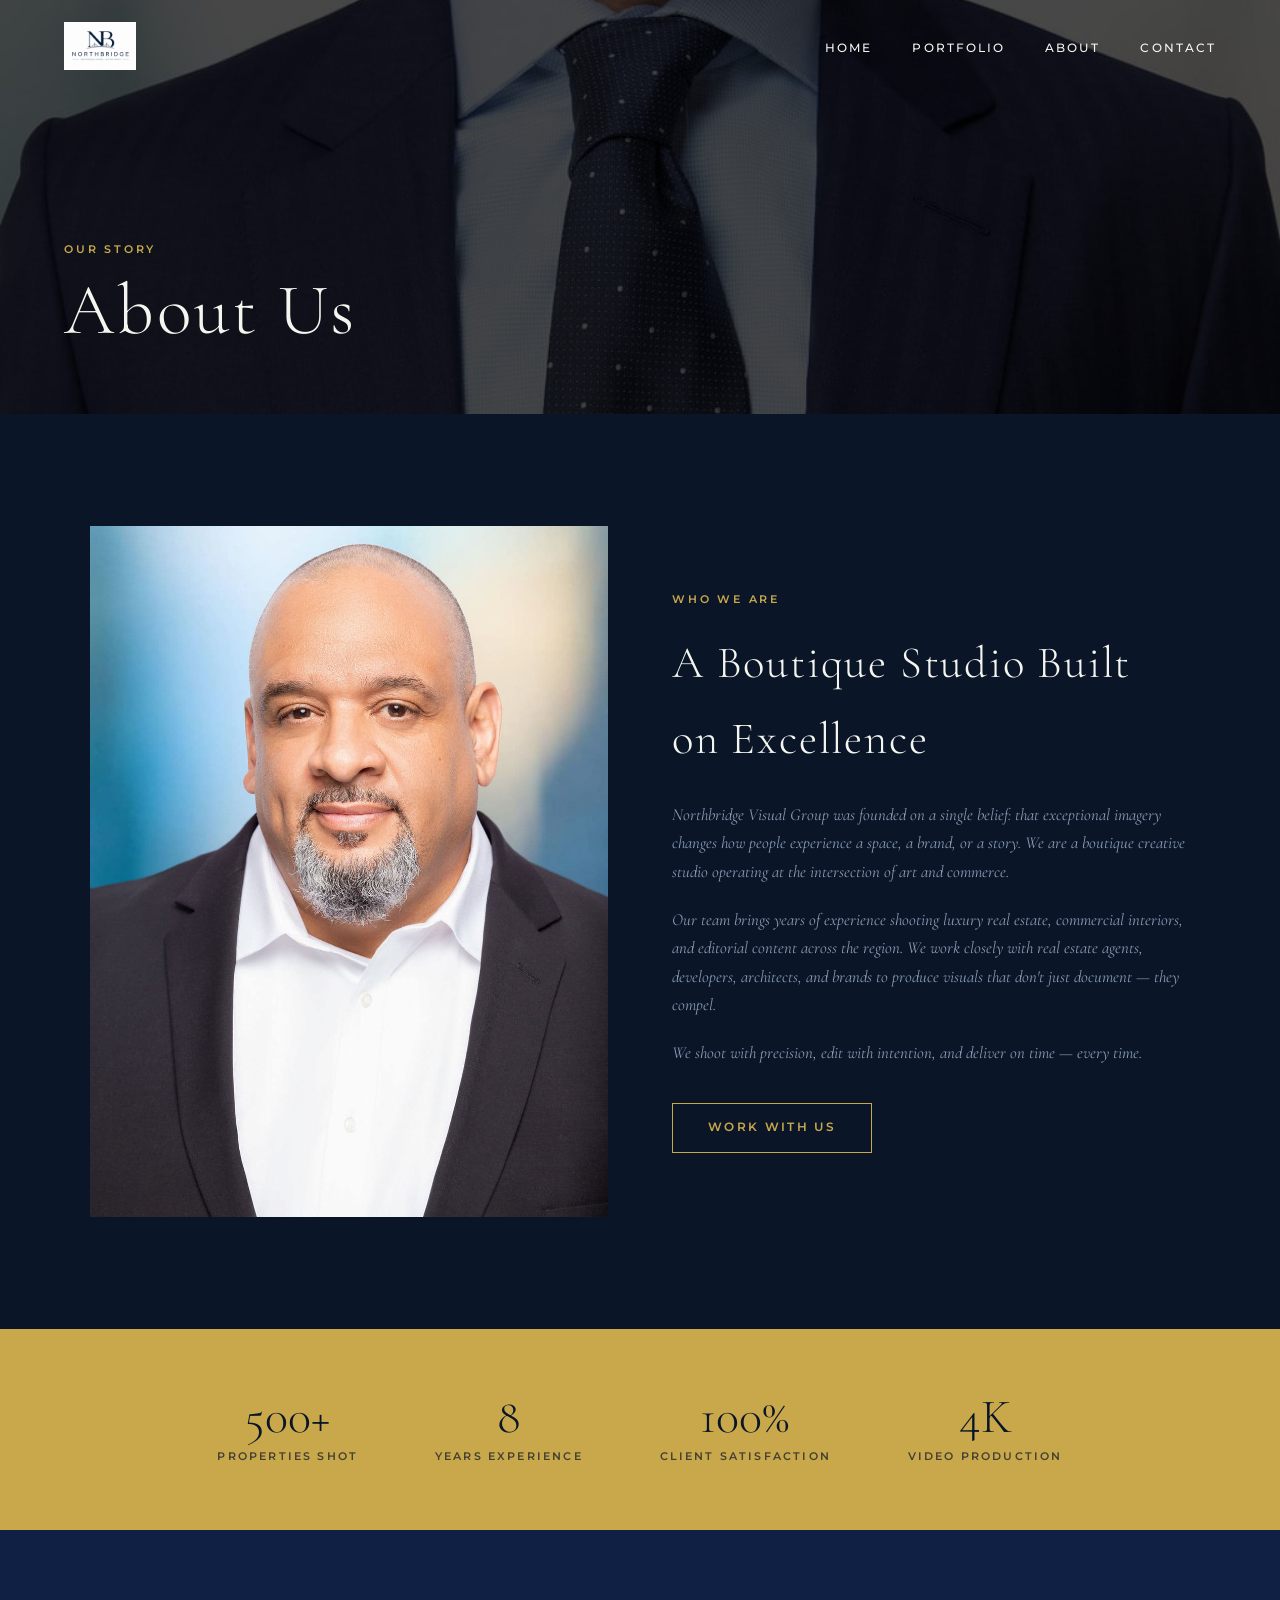
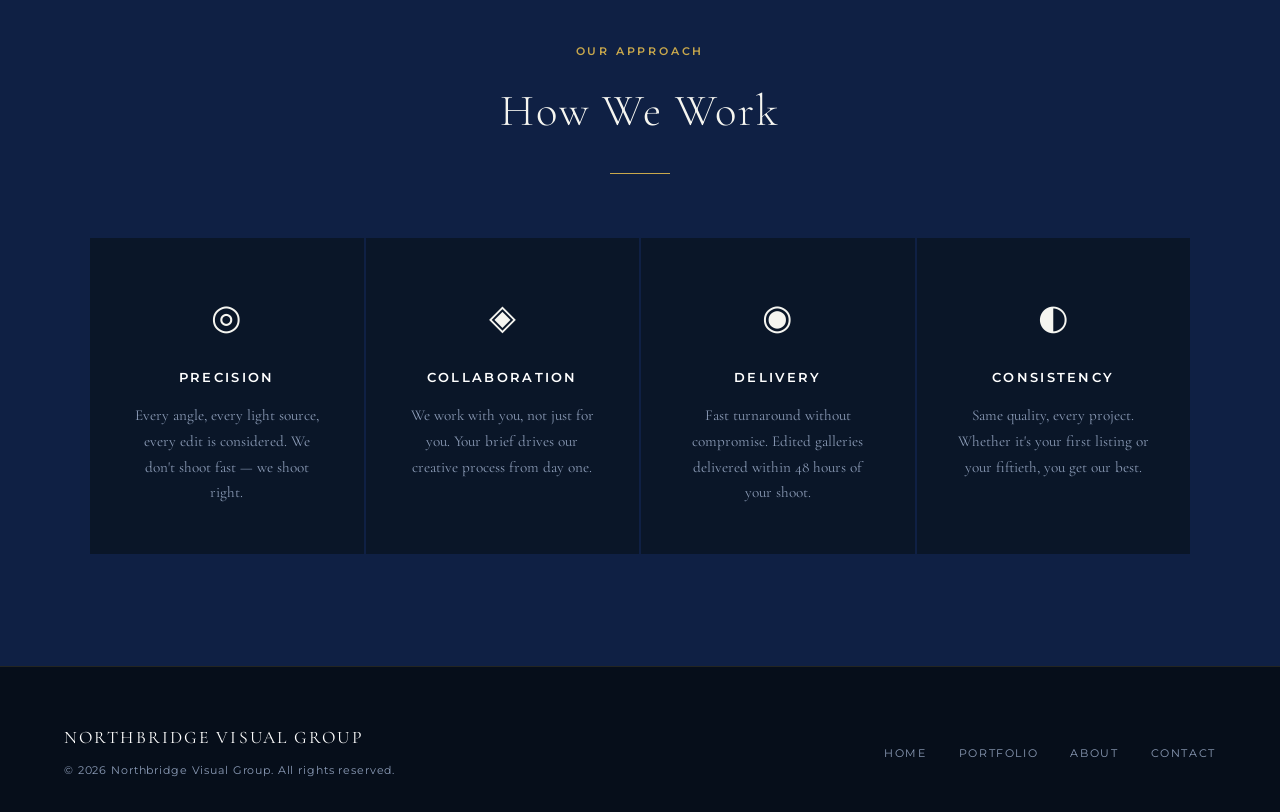
==== about.html @ 5e5d7ee3 "Build full Northbridge Visual Group website" ====
<!DOCTYPE html>
<html lang="en">
<head>
  <meta charset="UTF-8">
  <meta name="viewport" content="width=device-width, initial-scale=1.0">
  <title>About — Northbridge Visual Group</title>
  <meta name="description" content="Learn about Northbridge Visual Group — a boutique creative studio specialising in high-end real estate and commercial visual production.">
  <link rel="preconnect" href="https://fonts.googleapis.com">
  <link rel="preconnect" href="https://fonts.gstatic.com" crossorigin>
  <link href="https://fonts.googleapis.com/css2?family=Cormorant+Garamond:ital,wght@0,300;0,400;1,300;1,400&family=Montserrat:wght@400;500;600&display=swap" rel="stylesheet">
  <link rel="stylesheet" href="css/style.css">
</head>
<body>

<nav id="nav" class="scrolled">
  <div class="nav-logo">
    <img src="ChatGPT%20Image%20Jun%208%2C%202026%2C%2003_12_23%20PM.png" alt="Northbridge Visual Group">
  </div>
  <ul class="nav-links" id="navLinks">
    <li><a href="index.html">Home</a></li>
    <li><a href="portfolio.html">Portfolio</a></li>
    <li><a href="about.html">About</a></li>
    <li><a href="contact.html">Contact</a></li>
  </ul>
  <button class="hamburger" id="hamburger" aria-label="Menu">
    <span></span><span></span><span></span>
  </button>
</nav>

<!-- Page Hero -->
<div class="page-hero">
  <div class="page-hero-bg" style="background-image:url('IMG_0144LT%20(1)%20(1).jpg')"></div>
  <div class="page-hero-content">
    <span class="label">Our Story</span>
    <h1>About Us</h1>
  </div>
</div>

<!-- About Content -->
<section>
  <div class="about-page-grid">
    <img src="IMG_9906alternate%20(1).jpg" alt="Northbridge Visual Group at work">
    <div class="about-page-text">
      <span class="label">Who We Are</span>
      <h2>A Boutique Studio Built on Excellence</h2>
      <p>Northbridge Visual Group was founded on a single belief: that exceptional imagery changes how people experience a space, a brand, or a story. We are a boutique creative studio operating at the intersection of art and commerce.</p>
      <p>Our team brings years of experience shooting luxury real estate, commercial interiors, and editorial content across the region. We work closely with real estate agents, developers, architects, and brands to produce visuals that don't just document — they compel.</p>
      <p>We shoot with precision, edit with intention, and deliver on time — every time.</p>
      <a href="contact.html" class="btn" style="margin-top:1rem">Work With Us</a>
    </div>
  </div>
</section>

<!-- Stats -->
<div class="stats">
  <div>
    <div class="stat-num">500+</div>
    <div class="stat-label">Properties Shot</div>
  </div>
  <div>
    <div class="stat-num">8</div>
    <div class="stat-label">Years Experience</div>
  </div>
  <div>
    <div class="stat-num">100%</div>
    <div class="stat-label">Client Satisfaction</div>
  </div>
  <div>
    <div class="stat-num">4K</div>
    <div class="stat-label">Video Production</div>
  </div>
</div>

<!-- Values -->
<section class="services">
  <div class="section-header">
    <span class="label">Our Approach</span>
    <h2>How We Work</h2>
    <div class="divider"></div>
  </div>
  <div class="services-grid">
    <div class="service-card">
      <div class="service-icon">◎</div>
      <h3>Precision</h3>
      <p>Every angle, every light source, every edit is considered. We don't shoot fast — we shoot right.</p>
    </div>
    <div class="service-card">
      <div class="service-icon">◈</div>
      <h3>Collaboration</h3>
      <p>We work with you, not just for you. Your brief drives our creative process from day one.</p>
    </div>
    <div class="service-card">
      <div class="service-icon">◉</div>
      <h3>Delivery</h3>
      <p>Fast turnaround without compromise. Edited galleries delivered within 48 hours of your shoot.</p>
    </div>
    <div class="service-card">
      <div class="service-icon">◐</div>
      <h3>Consistency</h3>
      <p>Same quality, every project. Whether it's your first listing or your fiftieth, you get our best.</p>
    </div>
  </div>
</section>

<!-- Footer -->
<footer>
  <div class="footer-left">
    <div class="logo-text">Northbridge Visual Group</div>
    <p>&copy; 2026 Northbridge Visual Group. All rights reserved.</p>
  </div>
  <ul class="footer-links">
    <li><a href="index.html">Home</a></li>
    <li><a href="portfolio.html">Portfolio</a></li>
    <li><a href="about.html">About</a></li>
    <li><a href="contact.html">Contact</a></li>
  </ul>
</footer>

<script>
  const nav = document.getElementById('nav');
  window.addEventListener('scroll', () => {
    nav.classList.toggle('scrolled', window.scrollY > 60);
  });
  const hamburger = document.getElementById('hamburger');
  const navLinks = document.getElementById('navLinks');
  hamburger.addEventListener('click', () => navLinks.classList.toggle('open'));
</script>
</body>
</html>
---- css/style.css ----
/* ── Reset & Base ─────────────────────────────── */
*, *::before, *::after { box-sizing: border-box; margin: 0; padding: 0; }

:root {
  --navy:    #0a1628;
  --navy2:   #0f2044;
  --gold:    #c9a84c;
  --gold2:   #e8c96b;
  --white:   #ffffff;
  --offwhite:#f5f5f0;
  --gray:    #8a9ab5;
  --font:    'Cormorant Garamond', Georgia, serif;
  --sans:    'Montserrat', Arial, sans-serif;
}

html { scroll-behavior: smooth; }

body {
  background: var(--navy);
  color: var(--offwhite);
  font-family: var(--font);
  font-size: 18px;
  line-height: 1.7;
}

a { color: inherit; text-decoration: none; }
img { display: block; max-width: 100%; }

/* ── Typography ──────────────────────────────── */
h1, h2, h3 { font-family: var(--font); font-weight: 300; letter-spacing: 0.04em; }
h1 { font-size: clamp(2.4rem, 6vw, 4.5rem); line-height: 1.1; }
h2 { font-size: clamp(1.8rem, 3.5vw, 2.8rem); }
h3 { font-size: 1.3rem; }

.label {
  font-family: var(--sans);
  font-size: 0.7rem;
  font-weight: 600;
  letter-spacing: 0.25em;
  text-transform: uppercase;
  color: var(--gold);
  display: block;
  margin-bottom: 0.75rem;
}

/* ── Nav ─────────────────────────────────────── */
nav {
  position: fixed;
  top: 0; left: 0; right: 0;
  z-index: 100;
  display: flex;
  align-items: center;
  justify-content: space-between;
  padding: 1.4rem 5vw;
  transition: background 0.4s, padding 0.3s;
}
nav.scrolled {
  background: rgba(10,22,40,0.97);
  padding-top: 0.9rem;
  padding-bottom: 0.9rem;
  border-bottom: 1px solid rgba(201,168,76,0.2);
}
.nav-logo {
  display: flex;
  align-items: center;
  gap: 0.8rem;
}
.nav-logo img {
  height: 48px;
  width: auto;
  object-fit: contain;
}
.nav-logo span {
  font-family: var(--font);
  font-size: 1.05rem;
  font-weight: 300;
  letter-spacing: 0.12em;
  color: var(--white);
  text-transform: uppercase;
  line-height: 1.2;
}
.nav-links {
  display: flex;
  gap: 2.5rem;
  list-style: none;
}
.nav-links a {
  font-family: var(--sans);
  font-size: 0.72rem;
  font-weight: 500;
  letter-spacing: 0.18em;
  text-transform: uppercase;
  color: var(--offwhite);
  transition: color 0.2s;
}
.nav-links a:hover { color: var(--gold); }

.hamburger {
  display: none;
  flex-direction: column;
  gap: 5px;
  cursor: pointer;
  background: none;
  border: none;
  padding: 4px;
}
.hamburger span {
  display: block;
  width: 26px;
  height: 2px;
  background: var(--offwhite);
  transition: all 0.3s;
}

/* ── Buttons ─────────────────────────────────── */
.btn {
  display: inline-block;
  font-family: var(--sans);
  font-size: 0.72rem;
  font-weight: 600;
  letter-spacing: 0.2em;
  text-transform: uppercase;
  padding: 0.9rem 2.2rem;
  border: 1px solid var(--gold);
  color: var(--gold);
  transition: background 0.25s, color 0.25s;
  cursor: pointer;
  background: transparent;
}
.btn:hover {
  background: var(--gold);
  color: var(--navy);
}
.btn-filled {
  background: var(--gold);
  color: var(--navy);
}
.btn-filled:hover {
  background: var(--gold2);
}

/* ── Hero ─────────────────────────────────────── */
.hero {
  position: relative;
  height: 100vh;
  min-height: 600px;
  display: flex;
  align-items: center;
  overflow: hidden;
}
.hero-bg {
  position: absolute;
  inset: 0;
  background-image: url('../IMG_2381%20(1).jpg');
  background-size: cover;
  background-position: center 30%;
  filter: brightness(0.35);
  transform: scale(1.05);
  transition: transform 8s ease;
}
.hero:hover .hero-bg { transform: scale(1.0); }
.hero-overlay {
  position: absolute;
  inset: 0;
  background: linear-gradient(135deg, rgba(10,22,40,0.7) 0%, rgba(10,22,40,0.2) 100%);
}
.hero-content {
  position: relative;
  padding: 0 5vw;
  max-width: 800px;
}
.hero-content h1 { margin-bottom: 1.2rem; }
.hero-content p {
  font-size: 1.15rem;
  color: rgba(245,245,240,0.82);
  max-width: 520px;
  margin-bottom: 2.5rem;
  font-style: italic;
}
.hero-actions { display: flex; gap: 1rem; flex-wrap: wrap; }

.hero-scroll {
  position: absolute;
  bottom: 2.5rem;
  left: 50%;
  transform: translateX(-50%);
  display: flex;
  flex-direction: column;
  align-items: center;
  gap: 0.5rem;
  font-family: var(--sans);
  font-size: 0.65rem;
  letter-spacing: 0.2em;
  text-transform: uppercase;
  color: var(--gray);
  animation: bounce 2s infinite;
}
.hero-scroll::after {
  content: '';
  display: block;
  width: 1px;
  height: 40px;
  background: var(--gold);
  opacity: 0.5;
}
@keyframes bounce {
  0%, 100% { transform: translateX(-50%) translateY(0); }
  50% { transform: translateX(-50%) translateY(6px); }
}

/* ── Sections ─────────────────────────────────── */
section { padding: 7rem 5vw; }

.section-header {
  text-align: center;
  margin-bottom: 4rem;
}
.section-header p {
  max-width: 580px;
  margin: 1rem auto 0;
  color: var(--gray);
  font-style: italic;
}
.divider {
  width: 60px;
  height: 1px;
  background: var(--gold);
  margin: 1.5rem auto 0;
}

/* ── Services ─────────────────────────────────── */
.services { background: var(--navy2); }
.services-grid {
  display: grid;
  grid-template-columns: repeat(auto-fit, minmax(240px, 1fr));
  gap: 2px;
  max-width: 1100px;
  margin: 0 auto;
}
.service-card {
  padding: 3rem 2.5rem;
  background: var(--navy);
  border-top: 2px solid transparent;
  transition: border-color 0.3s, transform 0.3s;
  text-align: center;
}
.service-card:hover {
  border-top-color: var(--gold);
  transform: translateY(-4px);
}
.service-icon {
  font-size: 2.2rem;
  margin-bottom: 1.2rem;
}
.service-card h3 {
  font-family: var(--sans);
  font-size: 0.8rem;
  font-weight: 600;
  letter-spacing: 0.18em;
  text-transform: uppercase;
  margin-bottom: 0.9rem;
  color: var(--white);
}
.service-card p { font-size: 0.95rem; color: var(--gray); line-height: 1.7; }

/* ── Portfolio Grid ───────────────────────────── */
.portfolio-grid {
  display: grid;
  grid-template-columns: repeat(12, 1fr);
  grid-auto-rows: 280px;
  gap: 6px;
  max-width: 1300px;
  margin: 0 auto;
}
.portfolio-item {
  overflow: hidden;
  position: relative;
  cursor: pointer;
}
.portfolio-item:nth-child(1) { grid-column: span 7; grid-row: span 2; }
.portfolio-item:nth-child(2) { grid-column: span 5; }
.portfolio-item:nth-child(3) { grid-column: span 5; }
.portfolio-item:nth-child(4) { grid-column: span 4; }
.portfolio-item:nth-child(5) { grid-column: span 4; }
.portfolio-item:nth-child(6) { grid-column: span 4; }

.portfolio-item img {
  width: 100%;
  height: 100%;
  object-fit: cover;
  transition: transform 0.6s ease;
}
.portfolio-item:hover img { transform: scale(1.06); }

.portfolio-overlay {
  position: absolute;
  inset: 0;
  background: linear-gradient(to top, rgba(10,22,40,0.85) 0%, transparent 50%);
  opacity: 0;
  transition: opacity 0.4s;
  display: flex;
  align-items: flex-end;
  padding: 1.5rem;
}
.portfolio-item:hover .portfolio-overlay { opacity: 1; }
.portfolio-overlay span {
  font-family: var(--sans);
  font-size: 0.7rem;
  letter-spacing: 0.18em;
  text-transform: uppercase;
  color: var(--gold);
}

.portfolio-cta { text-align: center; margin-top: 3rem; }

/* ── About Strip ──────────────────────────────── */
.about-strip {
  display: grid;
  grid-template-columns: 1fr 1fr;
  gap: 0;
  min-height: 500px;
}
.about-image {
  overflow: hidden;
  position: relative;
}
.about-image img {
  width: 100%;
  height: 100%;
  object-fit: cover;
  transition: transform 0.6s;
}
.about-strip:hover .about-image img { transform: scale(1.04); }
.about-text {
  background: var(--navy2);
  padding: 5rem 6vw;
  display: flex;
  flex-direction: column;
  justify-content: center;
}
.about-text p {
  color: var(--gray);
  margin: 1.2rem 0 2rem;
  font-style: italic;
  font-size: 1.05rem;
}

/* ── Stats ────────────────────────────────────── */
.stats {
  background: var(--gold);
  padding: 4rem 5vw;
  display: flex;
  justify-content: center;
  gap: 6vw;
  flex-wrap: wrap;
  text-align: center;
}
.stat-num {
  font-size: 3rem;
  font-weight: 300;
  color: var(--navy);
  line-height: 1;
}
.stat-label {
  font-family: var(--sans);
  font-size: 0.68rem;
  font-weight: 600;
  letter-spacing: 0.2em;
  text-transform: uppercase;
  color: rgba(10,22,40,0.7);
  margin-top: 0.4rem;
}

/* ── Testimonial ─────────────────────────────── */
.testimonial {
  background: var(--navy2);
  text-align: center;
  padding: 6rem 5vw;
}
.testimonial blockquote {
  max-width: 700px;
  margin: 0 auto;
  font-size: 1.4rem;
  font-style: italic;
  font-weight: 300;
  color: var(--offwhite);
  line-height: 1.6;
}
.testimonial cite {
  display: block;
  margin-top: 1.5rem;
  font-family: var(--sans);
  font-size: 0.7rem;
  letter-spacing: 0.2em;
  text-transform: uppercase;
  color: var(--gold);
  font-style: normal;
}

/* ── Contact ─────────────────────────────────── */
.contact-wrap {
  display: grid;
  grid-template-columns: 1fr 1.4fr;
  gap: 6vw;
  max-width: 1000px;
  margin: 0 auto;
}
.contact-info h3 {
  font-family: var(--sans);
  font-size: 0.75rem;
  letter-spacing: 0.2em;
  text-transform: uppercase;
  color: var(--gold);
  margin-bottom: 0.5rem;
}
.contact-info p { color: var(--gray); font-size: 1rem; margin-bottom: 2rem; }

form input, form textarea, form select {
  width: 100%;
  background: rgba(255,255,255,0.04);
  border: 1px solid rgba(201,168,76,0.25);
  color: var(--offwhite);
  font-family: var(--font);
  font-size: 1rem;
  padding: 0.85rem 1.1rem;
  margin-bottom: 1.1rem;
  outline: none;
  transition: border-color 0.25s;
  border-radius: 0;
  -webkit-appearance: none;
}
form input:focus, form textarea:focus, form select:focus {
  border-color: var(--gold);
}
form input::placeholder, form textarea::placeholder { color: var(--gray); }
form textarea { resize: vertical; min-height: 130px; }
form .btn { width: 100%; text-align: center; }

/* ── Footer ──────────────────────────────────── */
footer {
  background: #060e1a;
  padding: 3.5rem 5vw 2rem;
  display: grid;
  grid-template-columns: 1fr auto;
  align-items: center;
  gap: 2rem;
  border-top: 1px solid rgba(201,168,76,0.15);
}
.footer-left .logo-text {
  font-family: var(--font);
  font-size: 1.1rem;
  letter-spacing: 0.12em;
  text-transform: uppercase;
  color: var(--white);
}
.footer-left p {
  font-family: var(--sans);
  font-size: 0.68rem;
  color: var(--gray);
  margin-top: 0.5rem;
  letter-spacing: 0.08em;
}
.footer-links {
  display: flex;
  gap: 2rem;
  list-style: none;
}
.footer-links a {
  font-family: var(--sans);
  font-size: 0.68rem;
  letter-spacing: 0.15em;
  text-transform: uppercase;
  color: var(--gray);
  transition: color 0.2s;
}
.footer-links a:hover { color: var(--gold); }

/* ── Page Hero (inner pages) ─────────────────── */
.page-hero {
  height: 46vh;
  min-height: 320px;
  position: relative;
  display: flex;
  align-items: flex-end;
  padding: 4rem 5vw;
  overflow: hidden;
}
.page-hero-bg {
  position: absolute;
  inset: 0;
  background-size: cover;
  background-position: center;
  filter: brightness(0.28);
}
.page-hero-content { position: relative; }
.page-hero-content h1 { margin-top: 0.5rem; }

/* ── Portfolio page full grid ─────────────────── */
.gallery-grid {
  display: grid;
  grid-template-columns: repeat(auto-fill, minmax(340px, 1fr));
  gap: 8px;
  max-width: 1300px;
  margin: 0 auto;
}
.gallery-item {
  overflow: hidden;
  aspect-ratio: 4/3;
  position: relative;
}
.gallery-item img {
  width: 100%;
  height: 100%;
  object-fit: cover;
  transition: transform 0.5s;
}
.gallery-item:hover img { transform: scale(1.06); }

/* ── About page ───────────────────────────────── */
.about-page-grid {
  display: grid;
  grid-template-columns: 1fr 1fr;
  gap: 5vw;
  max-width: 1100px;
  margin: 0 auto;
  align-items: center;
}
.about-page-grid img {
  width: 100%;
  aspect-ratio: 3/4;
  object-fit: cover;
}
.about-page-text .label { margin-bottom: 1rem; }
.about-page-text h2 { margin-bottom: 1.5rem; }
.about-page-text p { color: var(--gray); font-style: italic; margin-bottom: 1.2rem; font-size: 1.05rem; }

/* ── Mobile ───────────────────────────────────── */
@media (max-width: 768px) {
  .nav-links { display: none; }
  .nav-links.open {
    display: flex;
    flex-direction: column;
    position: fixed;
    inset: 0;
    background: var(--navy);
    align-items: center;
    justify-content: center;
    gap: 3rem;
    z-index: 99;
  }
  .nav-links.open a { font-size: 1.1rem; }
  .hamburger { display: flex; z-index: 101; }
  
  .portfolio-grid {
    grid-template-columns: 1fr 1fr;
    grid-auto-rows: 200px;
  }
  .portfolio-item:nth-child(n) { grid-column: span 1; grid-row: span 1; }
  .portfolio-item:nth-child(1) { grid-column: span 2; }
  
  .about-strip { grid-template-columns: 1fr; }
  .about-image { height: 320px; }
  
  .contact-wrap { grid-template-columns: 1fr; }
  
  footer { grid-template-columns: 1fr; text-align: center; }
  .footer-links { justify-content: center; flex-wrap: wrap; }
  
  .about-page-grid { grid-template-columns: 1fr; }
  .stats { gap: 3rem; }
}
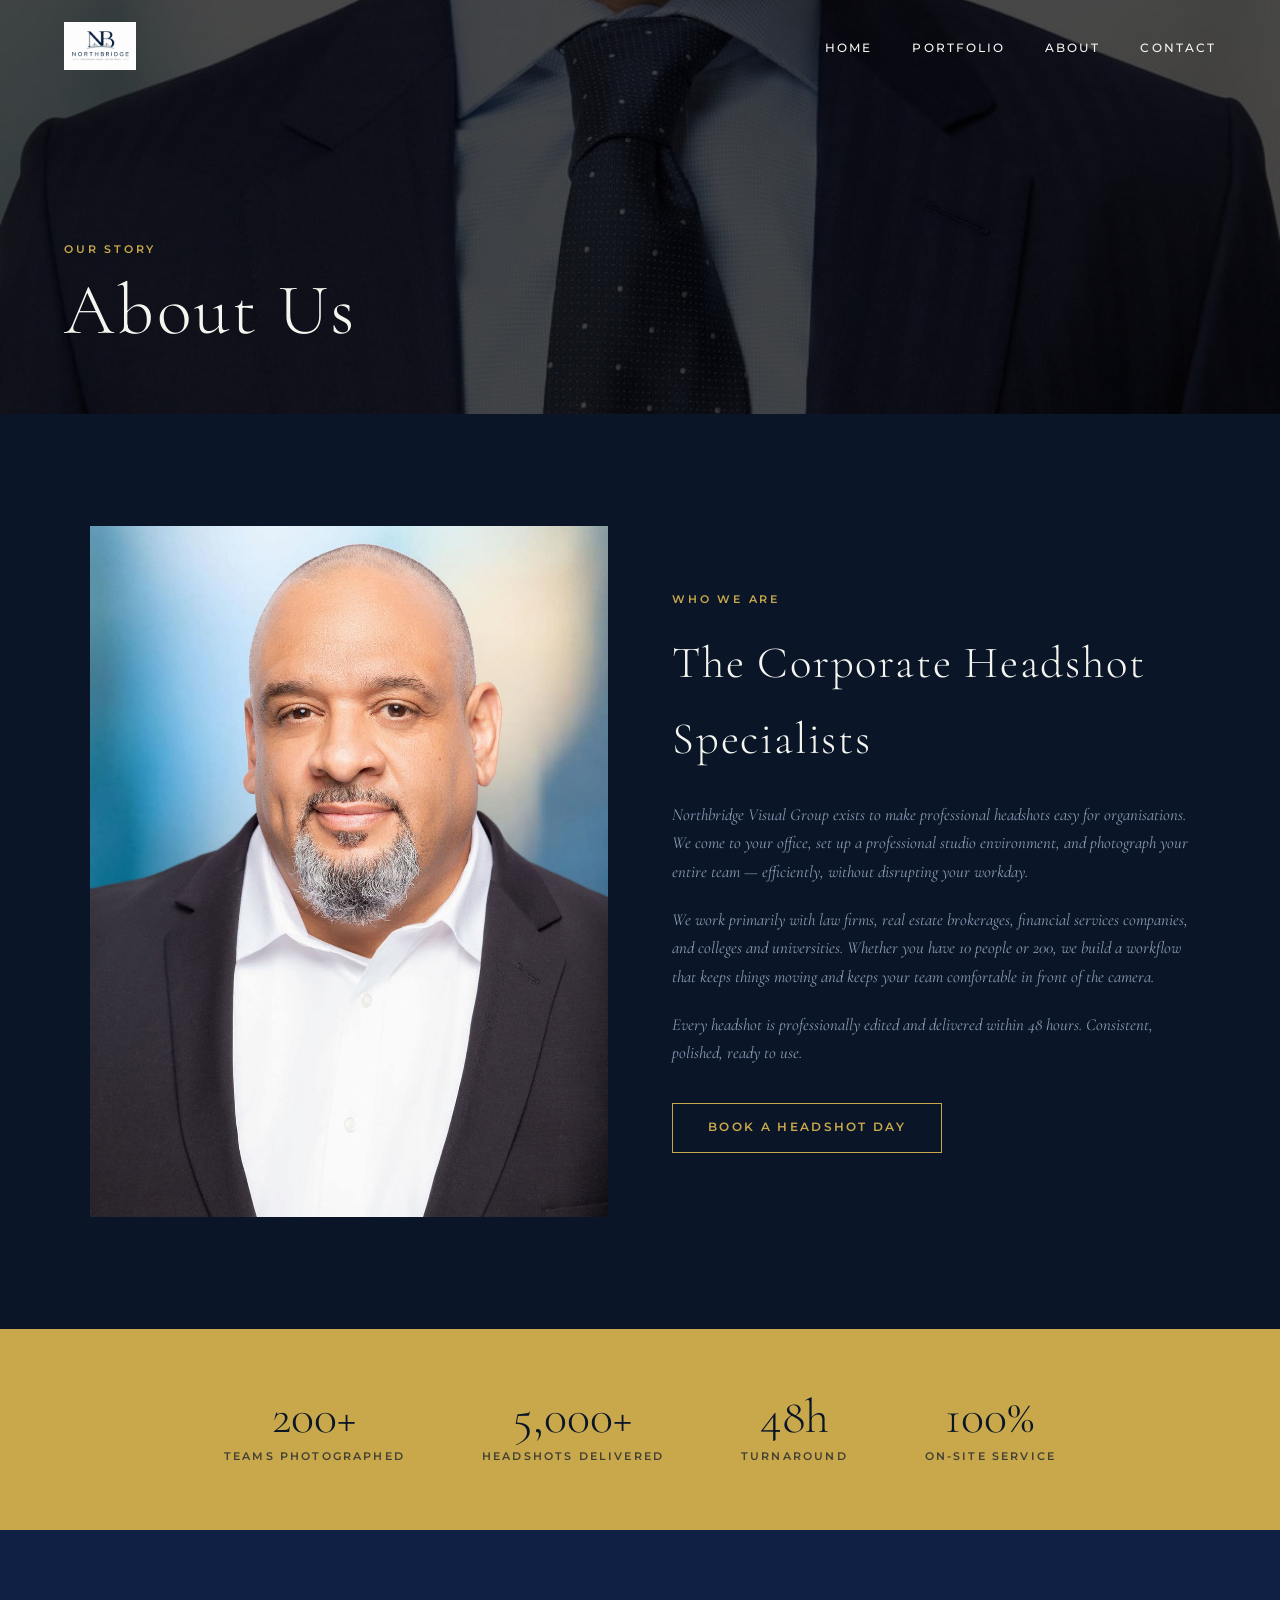
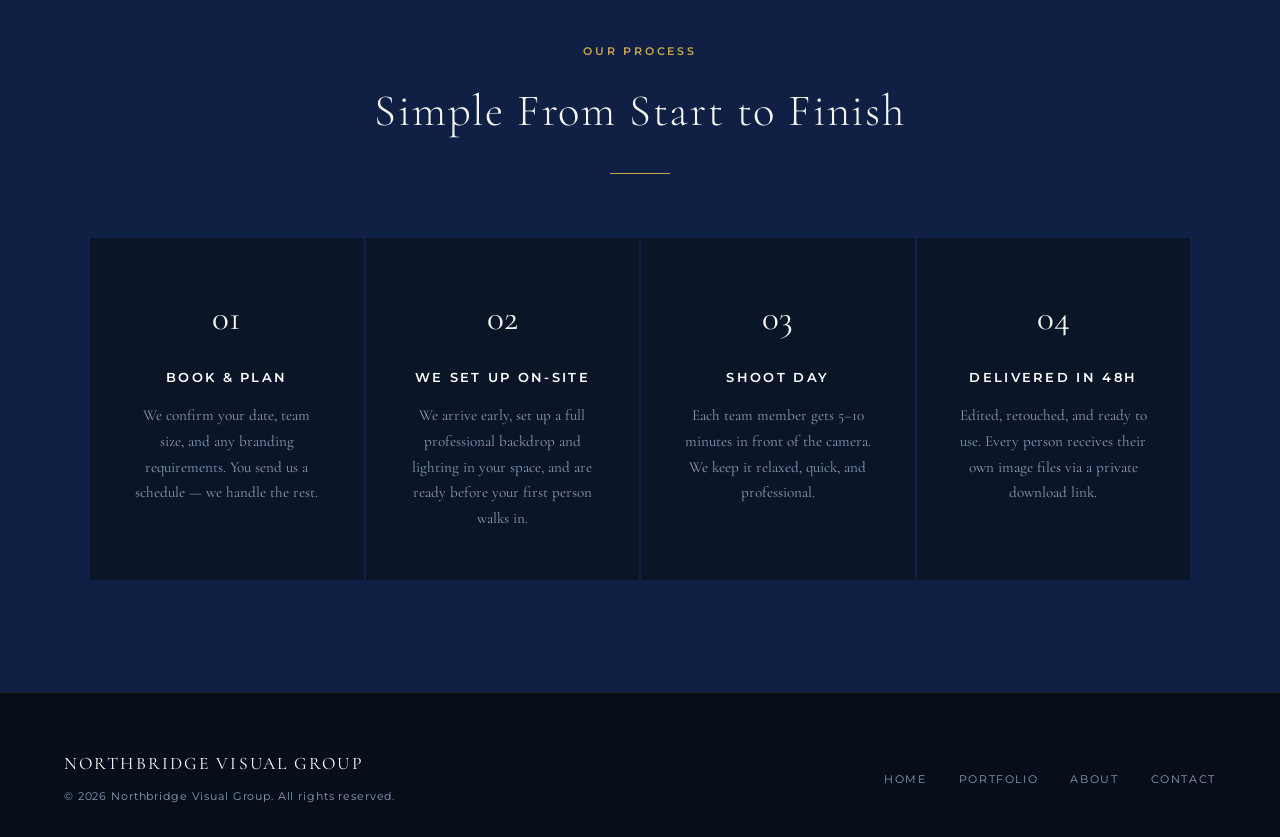
==== commit 15438ada: "Rewrite site copy — corporate headshot day positioning with correct pricing" ====
--- a/about.html
+++ b/about.html
@@ -4,7 +4,7 @@
   <meta charset="UTF-8">
   <meta name="viewport" content="width=device-width, initial-scale=1.0">
   <title>About — Northbridge Visual Group</title>
-  <meta name="description" content="Learn about Northbridge Visual Group — a boutique creative studio specialising in high-end real estate and commercial visual production.">
+  <meta name="description" content="Northbridge Visual Group specialises in corporate headshot days for law firms, real estate offices, and colleges. On-site, efficient, professional.">
   <link rel="preconnect" href="https://fonts.googleapis.com">
   <link rel="preconnect" href="https://fonts.gstatic.com" crossorigin>
   <link href="https://fonts.googleapis.com/css2?family=Cormorant+Garamond:ital,wght@0,300;0,400;1,300;1,400&family=Montserrat:wght@400;500;600&display=swap" rel="stylesheet">
@@ -27,7 +27,6 @@
   </button>
 </nav>
 
-<!-- Page Hero -->
 <div class="page-hero">
   <div class="page-hero-bg" style="background-image:url('IMG_0144LT%20(1)%20(1).jpg')"></div>
   <div class="page-hero-content">
@@ -36,73 +35,69 @@
   </div>
 </div>
 
-<!-- About Content -->
 <section>
   <div class="about-page-grid">
-    <img src="IMG_9906alternate%20(1).jpg" alt="Northbridge Visual Group at work">
+    <img src="IMG_9906alternate%20(1).jpg" alt="Northbridge Visual Group on-site">
     <div class="about-page-text">
       <span class="label">Who We Are</span>
-      <h2>A Boutique Studio Built on Excellence</h2>
-      <p>Northbridge Visual Group was founded on a single belief: that exceptional imagery changes how people experience a space, a brand, or a story. We are a boutique creative studio operating at the intersection of art and commerce.</p>
-      <p>Our team brings years of experience shooting luxury real estate, commercial interiors, and editorial content across the region. We work closely with real estate agents, developers, architects, and brands to produce visuals that don't just document — they compel.</p>
-      <p>We shoot with precision, edit with intention, and deliver on time — every time.</p>
-      <a href="contact.html" class="btn" style="margin-top:1rem">Work With Us</a>
+      <h2>The Corporate Headshot Specialists</h2>
+      <p>Northbridge Visual Group exists to make professional headshots easy for organisations. We come to your office, set up a professional studio environment, and photograph your entire team — efficiently, without disrupting your workday.</p>
+      <p>We work primarily with law firms, real estate brokerages, financial services companies, and colleges and universities. Whether you have 10 people or 200, we build a workflow that keeps things moving and keeps your team comfortable in front of the camera.</p>
+      <p>Every headshot is professionally edited and delivered within 48 hours. Consistent, polished, ready to use.</p>
+      <a href="contact.html" class="btn" style="margin-top:1rem">Book a Headshot Day</a>
     </div>
   </div>
 </section>
 
-<!-- Stats -->
 <div class="stats">
   <div>
-    <div class="stat-num">500+</div>
-    <div class="stat-label">Properties Shot</div>
+    <div class="stat-num">200+</div>
+    <div class="stat-label">Teams Photographed</div>
   </div>
   <div>
-    <div class="stat-num">8</div>
-    <div class="stat-label">Years Experience</div>
+    <div class="stat-num">5,000+</div>
+    <div class="stat-label">Headshots Delivered</div>
+  </div>
+  <div>
+    <div class="stat-num">48h</div>
+    <div class="stat-label">Turnaround</div>
   </div>
   <div>
     <div class="stat-num">100%</div>
-    <div class="stat-label">Client Satisfaction</div>
-  </div>
-  <div>
-    <div class="stat-num">4K</div>
-    <div class="stat-label">Video Production</div>
+    <div class="stat-label">On-Site Service</div>
   </div>
 </div>
 
-<!-- Values -->
 <section class="services">
   <div class="section-header">
-    <span class="label">Our Approach</span>
-    <h2>How We Work</h2>
+    <span class="label">Our Process</span>
+    <h2>Simple From Start to Finish</h2>
     <div class="divider"></div>
   </div>
   <div class="services-grid">
     <div class="service-card">
-      <div class="service-icon">◎</div>
-      <h3>Precision</h3>
-      <p>Every angle, every light source, every edit is considered. We don't shoot fast — we shoot right.</p>
+      <div class="service-icon">01</div>
+      <h3>Book &amp; Plan</h3>
+      <p>We confirm your date, team size, and any branding requirements. You send us a schedule — we handle the rest.</p>
     </div>
     <div class="service-card">
-      <div class="service-icon">◈</div>
-      <h3>Collaboration</h3>
-      <p>We work with you, not just for you. Your brief drives our creative process from day one.</p>
+      <div class="service-icon">02</div>
+      <h3>We Set Up On-Site</h3>
+      <p>We arrive early, set up a full professional backdrop and lighting in your space, and are ready before your first person walks in.</p>
     </div>
     <div class="service-card">
-      <div class="service-icon">◉</div>
-      <h3>Delivery</h3>
-      <p>Fast turnaround without compromise. Edited galleries delivered within 48 hours of your shoot.</p>
+      <div class="service-icon">03</div>
+      <h3>Shoot Day</h3>
+      <p>Each team member gets 5–10 minutes in front of the camera. We keep it relaxed, quick, and professional.</p>
     </div>
     <div class="service-card">
-      <div class="service-icon">◐</div>
-      <h3>Consistency</h3>
-      <p>Same quality, every project. Whether it's your first listing or your fiftieth, you get our best.</p>
+      <div class="service-icon">04</div>
+      <h3>Delivered in 48h</h3>
+      <p>Edited, retouched, and ready to use. Every person receives their own image files via a private download link.</p>
     </div>
   </div>
 </section>
 
-<!-- Footer -->
 <footer>
   <div class="footer-left">
     <div class="logo-text">Northbridge Visual Group</div>
@@ -118,12 +113,9 @@
 
 <script>
   const nav = document.getElementById('nav');
-  window.addEventListener('scroll', () => {
-    nav.classList.toggle('scrolled', window.scrollY > 60);
-  });
-  const hamburger = document.getElementById('hamburger');
-  const navLinks = document.getElementById('navLinks');
-  hamburger.addEventListener('click', () => navLinks.classList.toggle('open'));
+  window.addEventListener('scroll', () => nav.classList.toggle('scrolled', window.scrollY > 60));
+  document.getElementById('hamburger').addEventListener('click', () =>
+    document.getElementById('navLinks').classList.toggle('open'));
 </script>
 </body>
 </html>
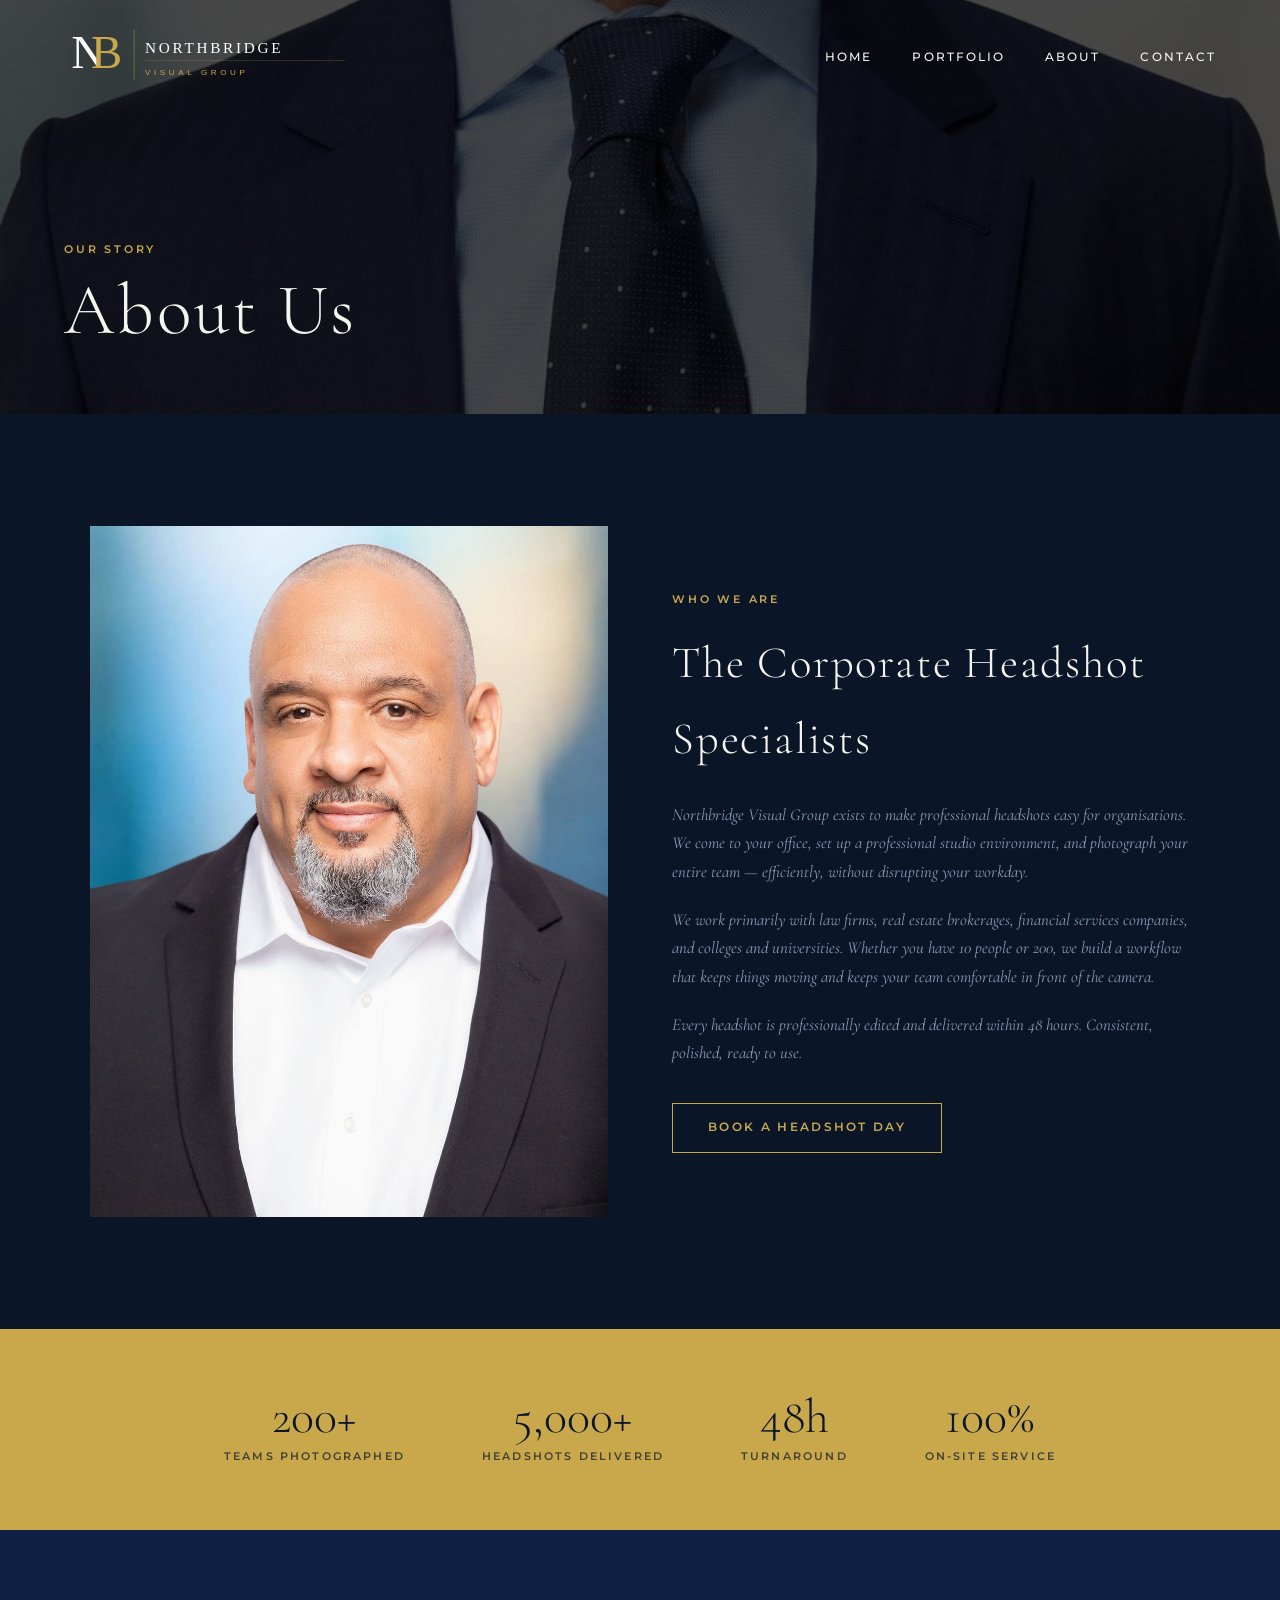
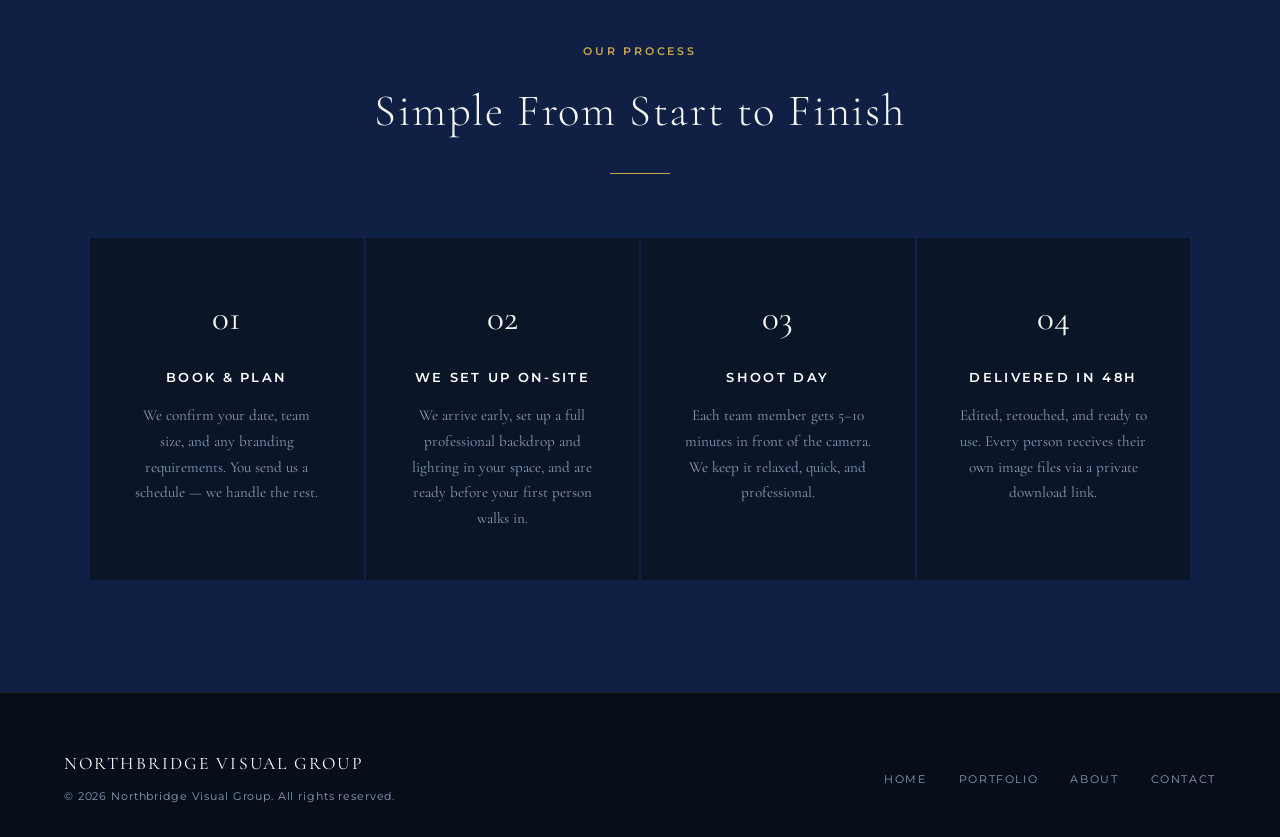
==== commit 14e1332e: "Add new SVG logo with transparent background" ====
--- a/about.html
+++ b/about.html
@@ -14,7 +14,7 @@
 
 <nav id="nav" class="scrolled">
   <div class="nav-logo">
-    <img src="ChatGPT%20Image%20Jun%208%2C%202026%2C%2003_12_23%20PM.png" alt="Northbridge Visual Group">
+    <a href="index.html"><img src="logo.svg" alt="Northbridge Visual Group"></a>
   </div>
   <ul class="nav-links" id="navLinks">
     <li><a href="index.html">Home</a></li>
--- a/css/style.css
+++ b/css/style.css
@@ -1,4 +1,4 @@
-/* ── Reset & Base ─────────────────────────────── */
+/* ── Reset & Base ─────────────────────────────────── */
 *, *::before, *::after { box-sizing: border-box; margin: 0; padding: 0; }
 
 :root {
@@ -26,7 +26,7 @@
 a { color: inherit; text-decoration: none; }
 img { display: block; max-width: 100%; }
 
-/* ── Typography ──────────────────────────────── */
+/* ── Typography ───────────────────────────────────── */
 h1, h2, h3 { font-family: var(--font); font-weight: 300; letter-spacing: 0.04em; }
 h1 { font-size: clamp(2.4rem, 6vw, 4.5rem); line-height: 1.1; }
 h2 { font-size: clamp(1.8rem, 3.5vw, 2.8rem); }
@@ -43,7 +43,7 @@
   margin-bottom: 0.75rem;
 }
 
-/* ── Nav ─────────────────────────────────────── */
+/* ── Nav ──────────────────────────────────────────── */
 nav {
   position: fixed;
   top: 0; left: 0; right: 0;
@@ -51,13 +51,13 @@
   display: flex;
   align-items: center;
   justify-content: space-between;
-  padding: 1.4rem 5vw;
+  padding: 1.2rem 5vw;
   transition: background 0.4s, padding 0.3s;
 }
 nav.scrolled {
   background: rgba(10,22,40,0.97);
-  padding-top: 0.9rem;
-  padding-bottom: 0.9rem;
+  padding-top: 0.8rem;
+  padding-bottom: 0.8rem;
   border-bottom: 1px solid rgba(201,168,76,0.2);
 }
 .nav-logo {
@@ -66,9 +66,12 @@
   gap: 0.8rem;
 }
 .nav-logo img {
-  height: 48px;
+  height: 72px;
   width: auto;
   object-fit: contain;
+}
+nav.scrolled .nav-logo img {
+  height: 56px;
 }
 .nav-logo span {
   font-family: var(--font);
@@ -112,7 +115,7 @@
   transition: all 0.3s;
 }
 
-/* ── Buttons ─────────────────────────────────── */
+/* ── Buttons ──────────────────────────────────────── */
 .btn {
   display: inline-block;
   font-family: var(--sans);
@@ -139,7 +142,7 @@
   background: var(--gold2);
 }
 
-/* ── Hero ─────────────────────────────────────── */
+/* ── Hero ─────────────────────────────────────────── */
 .hero {
   position: relative;
   height: 100vh;
@@ -208,7 +211,7 @@
   50% { transform: translateX(-50%) translateY(6px); }
 }
 
-/* ── Sections ─────────────────────────────────── */
+/* ── Sections ─────────────────────────────────────── */
 section { padding: 7rem 5vw; }
 
 .section-header {
@@ -228,7 +231,7 @@
   margin: 1.5rem auto 0;
 }
 
-/* ── Services ─────────────────────────────────── */
+/* ── Services ─────────────────────────────────────── */
 .services { background: var(--navy2); }
 .services-grid {
   display: grid;
@@ -263,7 +266,7 @@
 }
 .service-card p { font-size: 0.95rem; color: var(--gray); line-height: 1.7; }
 
-/* ── Portfolio Grid ───────────────────────────── */
+/* ── Portfolio Grid ───────────────────────────────── */
 .portfolio-grid {
   display: grid;
   grid-template-columns: repeat(12, 1fr);
@@ -313,7 +316,7 @@
 
 .portfolio-cta { text-align: center; margin-top: 3rem; }
 
-/* ── About Strip ──────────────────────────────── */
+/* ── About Strip ──────────────────────────────────── */
 .about-strip {
   display: grid;
   grid-template-columns: 1fr 1fr;
@@ -345,7 +348,7 @@
   font-size: 1.05rem;
 }
 
-/* ── Stats ────────────────────────────────────── */
+/* ── Stats ────────────────────────────────────────── */
 .stats {
   background: var(--gold);
   padding: 4rem 5vw;
@@ -371,7 +374,7 @@
   margin-top: 0.4rem;
 }
 
-/* ── Testimonial ─────────────────────────────── */
+/* ── Testimonial ──────────────────────────────────── */
 .testimonial {
   background: var(--navy2);
   text-align: center;
@@ -397,7 +400,7 @@
   font-style: normal;
 }
 
-/* ── Contact ─────────────────────────────────── */
+/* ── Contact ──────────────────────────────────────── */
 .contact-wrap {
   display: grid;
   grid-template-columns: 1fr 1.4fr;
@@ -436,7 +439,7 @@
 form textarea { resize: vertical; min-height: 130px; }
 form .btn { width: 100%; text-align: center; }
 
-/* ── Footer ──────────────────────────────────── */
+/* ── Footer ───────────────────────────────────────── */
 footer {
   background: #060e1a;
   padding: 3.5rem 5vw 2rem;
@@ -475,7 +478,7 @@
 }
 .footer-links a:hover { color: var(--gold); }
 
-/* ── Page Hero (inner pages) ─────────────────── */
+/* ── Page Hero (inner pages) ──────────────────────── */
 .page-hero {
   height: 46vh;
   min-height: 320px;
@@ -495,7 +498,7 @@
 .page-hero-content { position: relative; }
 .page-hero-content h1 { margin-top: 0.5rem; }
 
-/* ── Portfolio page full grid ─────────────────── */
+/* ── Portfolio page full grid ─────────────────────── */
 .gallery-grid {
   display: grid;
   grid-template-columns: repeat(auto-fill, minmax(340px, 1fr));
@@ -516,7 +519,7 @@
 }
 .gallery-item:hover img { transform: scale(1.06); }
 
-/* ── About page ───────────────────────────────── */
+/* ── About page ───────────────────────────────────── */
 .about-page-grid {
   display: grid;
   grid-template-columns: 1fr 1fr;
@@ -534,7 +537,7 @@
 .about-page-text h2 { margin-bottom: 1.5rem; }
 .about-page-text p { color: var(--gray); font-style: italic; margin-bottom: 1.2rem; font-size: 1.05rem; }
 
-/* ── Mobile ───────────────────────────────────── */
+/* ── Mobile ───────────────────────────────────────── */
 @media (max-width: 768px) {
   .nav-links { display: none; }
   .nav-links.open {
@@ -550,22 +553,24 @@
   }
   .nav-links.open a { font-size: 1.1rem; }
   .hamburger { display: flex; z-index: 101; }
-  
+  .nav-logo img { height: 52px; }
+  nav.scrolled .nav-logo img { height: 44px; }
+
   .portfolio-grid {
     grid-template-columns: 1fr 1fr;
     grid-auto-rows: 200px;
   }
   .portfolio-item:nth-child(n) { grid-column: span 1; grid-row: span 1; }
   .portfolio-item:nth-child(1) { grid-column: span 2; }
-  
+
   .about-strip { grid-template-columns: 1fr; }
   .about-image { height: 320px; }
-  
+
   .contact-wrap { grid-template-columns: 1fr; }
-  
+
   footer { grid-template-columns: 1fr; text-align: center; }
   .footer-links { justify-content: center; flex-wrap: wrap; }
-  
+
   .about-page-grid { grid-template-columns: 1fr; }
   .stats { gap: 3rem; }
 }
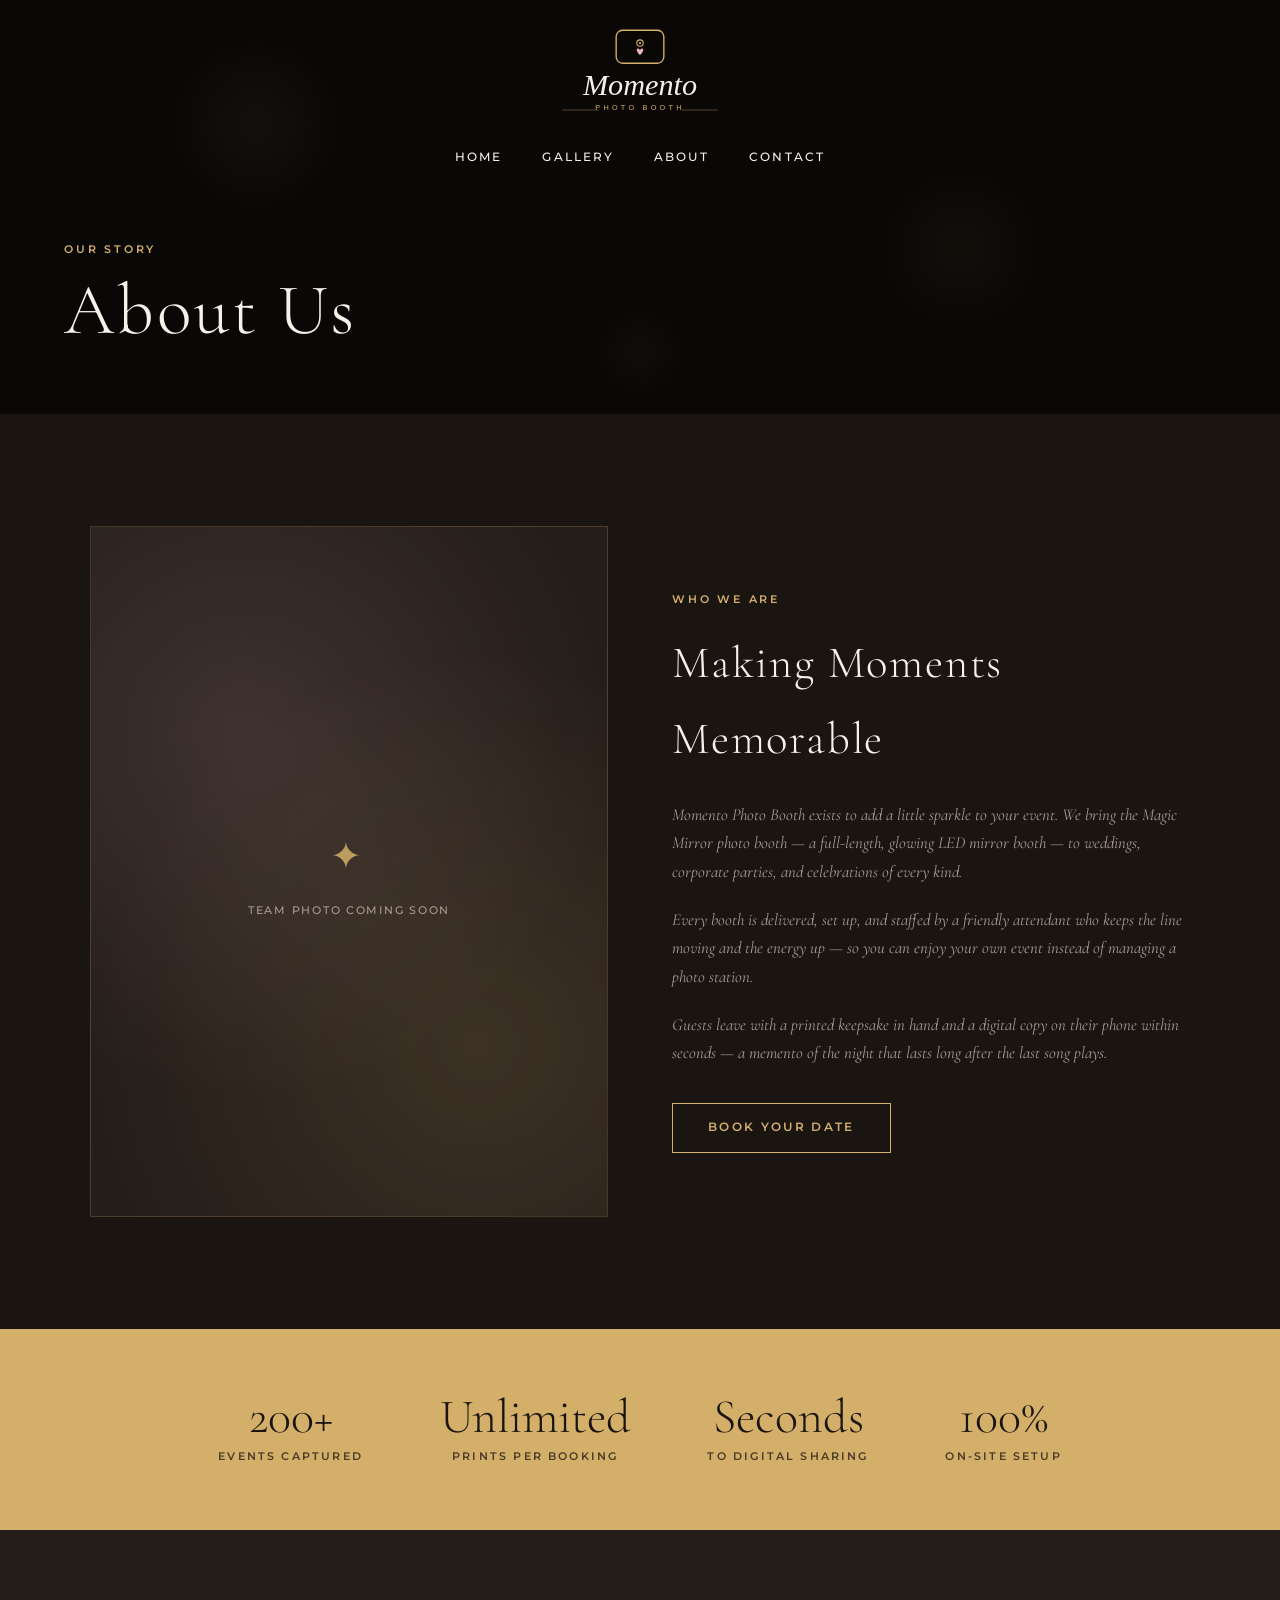
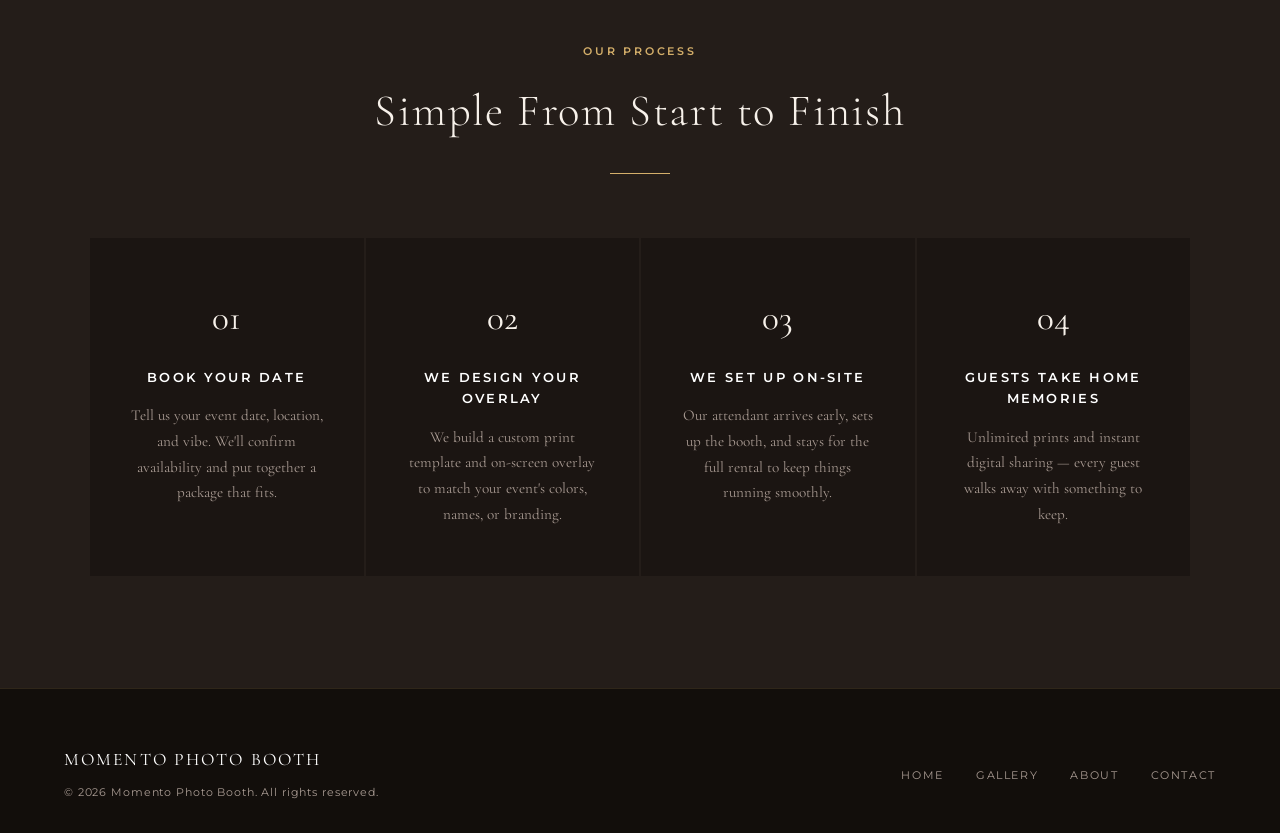
==== commit c0bd45f5: "Build Momento Photo Booth site (Magic Mirror booth rental) Rebrand this repo from the old corporate-" ====
--- a/about.html
+++ b/about.html
@@ -3,8 +3,8 @@
 <head>
   <meta charset="UTF-8">
   <meta name="viewport" content="width=device-width, initial-scale=1.0">
-  <title>About — Northbridge Visual Group</title>
-  <meta name="description" content="Northbridge Visual Group specialises in corporate headshot days for law firms, real estate offices, and colleges. On-site, efficient, professional.">
+  <title>About — Momento Photo Booth</title>
+  <meta name="description" content="Momento Photo Booth brings the Magic Mirror photo booth to weddings, corporate events, and celebrations.">
   <link rel="preconnect" href="https://fonts.googleapis.com">
   <link rel="preconnect" href="https://fonts.gstatic.com" crossorigin>
   <link href="https://fonts.googleapis.com/css2?family=Cormorant+Garamond:ital,wght@0,300;0,400;1,300;1,400&family=Montserrat:wght@400;500;600&display=swap" rel="stylesheet">
@@ -14,11 +14,11 @@
 
 <nav id="nav" class="scrolled">
   <div class="nav-logo">
-    <a href="index.html"><img src="logo.svg" alt="Northbridge Visual Group"></a>
+    <a href="index.html"><img src="logo.svg" alt="Momento Photo Booth"></a>
   </div>
   <ul class="nav-links" id="navLinks">
     <li><a href="index.html">Home</a></li>
-    <li><a href="portfolio.html">Portfolio</a></li>
+    <li><a href="portfolio.html">Gallery</a></li>
     <li><a href="about.html">About</a></li>
     <li><a href="contact.html">Contact</a></li>
   </ul>
@@ -28,7 +28,7 @@
 </nav>
 
 <div class="page-hero">
-  <div class="page-hero-bg" style="background-image:url('IMG_0144LT%20(1)%20(1).jpg')"></div>
+  <div class="page-hero-bg"></div>
   <div class="page-hero-content">
     <span class="label">Our Story</span>
     <h1>About Us</h1>
@@ -37,14 +37,17 @@
 
 <section>
   <div class="about-page-grid">
-    <img src="IMG_9906alternate%20(1).jpg" alt="Northbridge Visual Group on-site">
+    <div class="media-placeholder">
+      <span class="mp-icon">✦</span>
+      <span>Team Photo Coming Soon</span>
+    </div>
     <div class="about-page-text">
       <span class="label">Who We Are</span>
-      <h2>The Corporate Headshot Specialists</h2>
-      <p>Northbridge Visual Group exists to make professional headshots easy for organisations. We come to your office, set up a professional studio environment, and photograph your entire team — efficiently, without disrupting your workday.</p>
-      <p>We work primarily with law firms, real estate brokerages, financial services companies, and colleges and universities. Whether you have 10 people or 200, we build a workflow that keeps things moving and keeps your team comfortable in front of the camera.</p>
-      <p>Every headshot is professionally edited and delivered within 48 hours. Consistent, polished, ready to use.</p>
-      <a href="contact.html" class="btn" style="margin-top:1rem">Book a Headshot Day</a>
+      <h2>Making Moments Memorable</h2>
+      <p>Momento Photo Booth exists to add a little sparkle to your event. We bring the Magic Mirror photo booth — a full-length, glowing LED mirror booth — to weddings, corporate parties, and celebrations of every kind.</p>
+      <p>Every booth is delivered, set up, and staffed by a friendly attendant who keeps the line moving and the energy up — so you can enjoy your own event instead of managing a photo station.</p>
+      <p>Guests leave with a printed keepsake in hand and a digital copy on their phone within seconds — a memento of the night that lasts long after the last song plays.</p>
+      <a href="contact.html" class="btn" style="margin-top:1rem">Book Your Date</a>
     </div>
   </div>
 </section>
@@ -52,19 +55,19 @@
 <div class="stats">
   <div>
     <div class="stat-num">200+</div>
-    <div class="stat-label">Teams Photographed</div>
+    <div class="stat-label">Events Captured</div>
   </div>
   <div>
-    <div class="stat-num">5,000+</div>
-    <div class="stat-label">Headshots Delivered</div>
+    <div class="stat-num">Unlimited</div>
+    <div class="stat-label">Prints Per Booking</div>
   </div>
   <div>
-    <div class="stat-num">48h</div>
-    <div class="stat-label">Turnaround</div>
+    <div class="stat-num">Seconds</div>
+    <div class="stat-label">To Digital Sharing</div>
   </div>
   <div>
     <div class="stat-num">100%</div>
-    <div class="stat-label">On-Site Service</div>
+    <div class="stat-label">On-Site Setup</div>
   </div>
 </div>
 
@@ -77,35 +80,35 @@
   <div class="services-grid">
     <div class="service-card">
       <div class="service-icon">01</div>
-      <h3>Book &amp; Plan</h3>
-      <p>We confirm your date, team size, and any branding requirements. You send us a schedule — we handle the rest.</p>
+      <h3>Book Your Date</h3>
+      <p>Tell us your event date, location, and vibe. We'll confirm availability and put together a package that fits.</p>
     </div>
     <div class="service-card">
       <div class="service-icon">02</div>
-      <h3>We Set Up On-Site</h3>
-      <p>We arrive early, set up a full professional backdrop and lighting in your space, and are ready before your first person walks in.</p>
+      <h3>We Design Your Overlay</h3>
+      <p>We build a custom print template and on-screen overlay to match your event's colors, names, or branding.</p>
     </div>
     <div class="service-card">
       <div class="service-icon">03</div>
-      <h3>Shoot Day</h3>
-      <p>Each team member gets 5–10 minutes in front of the camera. We keep it relaxed, quick, and professional.</p>
+      <h3>We Set Up On-Site</h3>
+      <p>Our attendant arrives early, sets up the booth, and stays for the full rental to keep things running smoothly.</p>
     </div>
     <div class="service-card">
       <div class="service-icon">04</div>
-      <h3>Delivered in 48h</h3>
-      <p>Edited, retouched, and ready to use. Every person receives their own image files via a private download link.</p>
+      <h3>Guests Take Home Memories</h3>
+      <p>Unlimited prints and instant digital sharing — every guest walks away with something to keep.</p>
     </div>
   </div>
 </section>
 
 <footer>
   <div class="footer-left">
-    <div class="logo-text">Northbridge Visual Group</div>
-    <p>&copy; 2026 Northbridge Visual Group. All rights reserved.</p>
+    <div class="logo-text">Momento Photo Booth</div>
+    <p>&copy; 2026 Momento Photo Booth. All rights reserved.</p>
   </div>
   <ul class="footer-links">
     <li><a href="index.html">Home</a></li>
-    <li><a href="portfolio.html">Portfolio</a></li>
+    <li><a href="portfolio.html">Gallery</a></li>
     <li><a href="about.html">About</a></li>
     <li><a href="contact.html">Contact</a></li>
   </ul>
--- a/css/style.css
+++ b/css/style.css
@@ -1,14 +1,14 @@
-/* ── Reset & Base ─────────────────────────────────── */
 *, *::before, *::after { box-sizing: border-box; margin: 0; padding: 0; }
 
 :root {
-  --navy:    #0a1628;
-  --navy2:   #0f2044;
-  --gold:    #c9a84c;
-  --gold2:   #e8c96b;
+  --navy:    #1b1512;
+  --navy2:   #241d19;
+  --gold:    #d4af6a;
+  --gold2:   #e8c98a;
+  --blush:   #e8b4b8;
   --white:   #ffffff;
-  --offwhite:#f5f5f0;
-  --gray:    #8a9ab5;
+  --offwhite:#f7f1ea;
+  --gray:    #a89a92;
   --font:    'Cormorant Garamond', Georgia, serif;
   --sans:    'Montserrat', Arial, sans-serif;
 }
@@ -26,7 +26,6 @@
 a { color: inherit; text-decoration: none; }
 img { display: block; max-width: 100%; }
 
-/* ── Typography ───────────────────────────────────── */
 h1, h2, h3 { font-family: var(--font); font-weight: 300; letter-spacing: 0.04em; }
 h1 { font-size: clamp(2.4rem, 6vw, 4.5rem); line-height: 1.1; }
 h2 { font-size: clamp(1.8rem, 3.5vw, 2.8rem); }
@@ -43,49 +42,41 @@
   margin-bottom: 0.75rem;
 }
 
-/* ── Nav ──────────────────────────────────────────── */
+/* ── Nav ───────────────────────────────────── */
 nav {
   position: fixed;
   top: 0; left: 0; right: 0;
   z-index: 100;
   display: flex;
+  flex-direction: column;
   align-items: center;
-  justify-content: space-between;
-  padding: 1.2rem 5vw;
+  padding: 1.4rem 5vw 0.8rem;
   transition: background 0.4s, padding 0.3s;
 }
 nav.scrolled {
-  background: rgba(10,22,40,0.97);
+  background: rgba(27,21,18,0.97);
   padding-top: 0.8rem;
-  padding-bottom: 0.8rem;
-  border-bottom: 1px solid rgba(201,168,76,0.2);
+  border-bottom: 1px solid rgba(212,175,106,0.2);
 }
 .nav-logo {
   display: flex;
-  align-items: center;
-  gap: 0.8rem;
+  justify-content: center;
+  margin-bottom: 0.5rem;
 }
 .nav-logo img {
-  height: 72px;
+  height: 110px;
   width: auto;
   object-fit: contain;
+  transition: height 0.3s;
 }
 nav.scrolled .nav-logo img {
-  height: 56px;
-}
-.nav-logo span {
-  font-family: var(--font);
-  font-size: 1.05rem;
-  font-weight: 300;
-  letter-spacing: 0.12em;
-  color: var(--white);
-  text-transform: uppercase;
-  line-height: 1.2;
+  height: 70px;
 }
 .nav-links {
   display: flex;
   gap: 2.5rem;
   list-style: none;
+  padding-bottom: 0.2rem;
 }
 .nav-links a {
   font-family: var(--sans);
@@ -106,6 +97,9 @@
   background: none;
   border: none;
   padding: 4px;
+  position: absolute;
+  right: 5vw;
+  top: 1.4rem;
 }
 .hamburger span {
   display: block;
@@ -115,7 +109,7 @@
   transition: all 0.3s;
 }
 
-/* ── Buttons ──────────────────────────────────────── */
+/* ── Buttons ─────────────────────────────────── */
 .btn {
   display: inline-block;
   font-family: var(--sans);
@@ -130,19 +124,11 @@
   cursor: pointer;
   background: transparent;
 }
-.btn:hover {
-  background: var(--gold);
-  color: var(--navy);
-}
-.btn-filled {
-  background: var(--gold);
-  color: var(--navy);
-}
-.btn-filled:hover {
-  background: var(--gold2);
-}
-
-/* ── Hero ─────────────────────────────────────────── */
+.btn:hover { background: var(--gold); color: var(--navy); }
+.btn-filled { background: var(--gold); color: var(--navy); }
+.btn-filled:hover { background: var(--gold2); }
+
+/* ── Hero ─────────────────────────────────────── */
 .hero {
   position: relative;
   height: 100vh;
@@ -154,18 +140,34 @@
 .hero-bg {
   position: absolute;
   inset: 0;
-  background-image: url('../IMG_2381%20(1).jpg');
-  background-size: cover;
-  background-position: center 30%;
-  filter: brightness(0.35);
-  transform: scale(1.05);
-  transition: transform 8s ease;
-}
-.hero:hover .hero-bg { transform: scale(1.0); }
+  background:
+    radial-gradient(circle at 18% 24%, rgba(232,180,184,0.16) 0%, transparent 8%),
+    radial-gradient(circle at 32% 68%, rgba(212,175,106,0.14) 0%, transparent 6%),
+    radial-gradient(circle at 62% 18%, rgba(212,175,106,0.12) 0%, transparent 7%),
+    radial-gradient(circle at 78% 55%, rgba(232,180,184,0.14) 0%, transparent 6%),
+    radial-gradient(circle at 88% 82%, rgba(212,175,106,0.16) 0%, transparent 8%),
+    radial-gradient(circle at 45% 88%, rgba(232,180,184,0.12) 0%, transparent 6%),
+    radial-gradient(ellipse at 70% 40%, rgba(212,175,106,0.10) 0%, transparent 55%),
+    var(--navy);
+  animation: twinkle 6s ease-in-out infinite alternate;
+}
+@keyframes twinkle {
+  0%   { opacity: 0.85; }
+  100% { opacity: 1; }
+}
+.hero-icon {
+  position: absolute;
+  right: 8vw;
+  top: 50%;
+  transform: translateY(-50%);
+  width: min(28vw, 340px);
+  opacity: 0.9;
+}
+@media (max-width: 900px) { .hero-icon { display: none; } }
 .hero-overlay {
   position: absolute;
   inset: 0;
-  background: linear-gradient(135deg, rgba(10,22,40,0.7) 0%, rgba(10,22,40,0.2) 100%);
+  background: linear-gradient(135deg, rgba(27,21,18,0.75) 0%, rgba(27,21,18,0.25) 100%);
 }
 .hero-content {
   position: relative;
@@ -211,13 +213,10 @@
   50% { transform: translateX(-50%) translateY(6px); }
 }
 
-/* ── Sections ─────────────────────────────────────── */
+/* ── Sections ─────────────────────────────────── */
 section { padding: 7rem 5vw; }
 
-.section-header {
-  text-align: center;
-  margin-bottom: 4rem;
-}
+.section-header { text-align: center; margin-bottom: 4rem; }
 .section-header p {
   max-width: 580px;
   margin: 1rem auto 0;
@@ -231,7 +230,7 @@
   margin: 1.5rem auto 0;
 }
 
-/* ── Services ─────────────────────────────────────── */
+/* ── Services ─────────────────────────────────── */
 .services { background: var(--navy2); }
 .services-grid {
   display: grid;
@@ -247,14 +246,8 @@
   transition: border-color 0.3s, transform 0.3s;
   text-align: center;
 }
-.service-card:hover {
-  border-top-color: var(--gold);
-  transform: translateY(-4px);
-}
-.service-icon {
-  font-size: 2.2rem;
-  margin-bottom: 1.2rem;
-}
+.service-card:hover { border-top-color: var(--gold); transform: translateY(-4px); }
+.service-icon { font-size: 2.2rem; margin-bottom: 1.2rem; }
 .service-card h3 {
   font-family: var(--sans);
   font-size: 0.8rem;
@@ -265,312 +258,190 @@
   color: var(--white);
 }
 .service-card p { font-size: 0.95rem; color: var(--gray); line-height: 1.7; }
-
-/* ── Portfolio Grid ───────────────────────────────── */
-.portfolio-grid {
-  display: grid;
-  grid-template-columns: repeat(12, 1fr);
-  grid-auto-rows: 280px;
-  gap: 6px;
-  max-width: 1300px;
-  margin: 0 auto;
-}
-.portfolio-item {
-  overflow: hidden;
-  position: relative;
-  cursor: pointer;
-}
-.portfolio-item:nth-child(1) { grid-column: span 7; grid-row: span 2; }
-.portfolio-item:nth-child(2) { grid-column: span 5; }
-.portfolio-item:nth-child(3) { grid-column: span 5; }
-.portfolio-item:nth-child(4) { grid-column: span 4; }
-.portfolio-item:nth-child(5) { grid-column: span 4; }
-.portfolio-item:nth-child(6) { grid-column: span 4; }
-
-.portfolio-item img {
-  width: 100%;
-  height: 100%;
-  object-fit: cover;
-  transition: transform 0.6s ease;
-}
+.price { font-size: 1.5rem; color: var(--gold); margin-bottom: 0.5rem; font-family: var(--font); }
+.price-note { font-size: 0.75rem; color: var(--gray); opacity: 0.75; margin-top: 0.6rem; font-style: italic; }
+.service-card.featured { border-top-color: var(--gold); }
+.service-card ul { list-style: none; text-align: left; margin: 1.2rem 0; font-size: 0.92rem; color: var(--gray); }
+.service-card ul li { padding: 0.3rem 0; padding-left: 1.2rem; position: relative; }
+.service-card ul li::before { content: '—'; position: absolute; left: 0; color: var(--gold); }
+
+/* ── Portfolio Grid ───────────────────────────── */
+.portfolio-item { overflow: hidden; position: relative; cursor: pointer; }
+.portfolio-item img { width: 100%; height: 100%; object-fit: cover; transition: transform 0.6s ease; }
 .portfolio-item:hover img { transform: scale(1.06); }
-
 .portfolio-overlay {
-  position: absolute;
-  inset: 0;
-  background: linear-gradient(to top, rgba(10,22,40,0.85) 0%, transparent 50%);
-  opacity: 0;
-  transition: opacity 0.4s;
-  display: flex;
-  align-items: flex-end;
-  padding: 1.5rem;
+  position: absolute; inset: 0;
+  background: linear-gradient(to top, rgba(27,21,18,0.85) 0%, transparent 50%);
+  opacity: 0; transition: opacity 0.4s;
+  display: flex; align-items: flex-end; padding: 1.5rem;
 }
 .portfolio-item:hover .portfolio-overlay { opacity: 1; }
 .portfolio-overlay span {
-  font-family: var(--sans);
-  font-size: 0.7rem;
-  letter-spacing: 0.18em;
-  text-transform: uppercase;
-  color: var(--gold);
-}
-
+  font-family: var(--sans); font-size: 0.7rem;
+  letter-spacing: 0.18em; text-transform: uppercase; color: var(--gold);
+}
 .portfolio-cta { text-align: center; margin-top: 3rem; }
 
-/* ── About Strip ──────────────────────────────────── */
-.about-strip {
-  display: grid;
-  grid-template-columns: 1fr 1fr;
-  gap: 0;
-  min-height: 500px;
-}
-.about-image {
-  overflow: hidden;
-  position: relative;
-}
-.about-image img {
-  width: 100%;
-  height: 100%;
-  object-fit: cover;
-  transition: transform 0.6s;
-}
+/* ── Media Placeholder ─────────────────────────── */
+.media-placeholder {
+  width: 100%; height: 100%; min-height: 220px;
+  display: flex; flex-direction: column; align-items: center; justify-content: center;
+  gap: 0.8rem;
+  background:
+    radial-gradient(circle at 30% 30%, rgba(232,180,184,0.14) 0%, transparent 60%),
+    radial-gradient(circle at 75% 75%, rgba(212,175,106,0.14) 0%, transparent 60%),
+    var(--navy2);
+  border: 1px solid rgba(212,175,106,0.18);
+  transition: border-color 0.3s, transform 0.3s;
+}
+.media-placeholder .mp-icon { font-size: 2.4rem; color: var(--gold); opacity: 0.85; }
+.media-placeholder span {
+  font-family: var(--sans); font-size: 0.68rem; font-weight: 500;
+  letter-spacing: 0.16em; text-transform: uppercase; color: var(--gray);
+  text-align: center; padding: 0 1.5rem;
+}
+.gallery-item:hover .media-placeholder,
+.portfolio-item:hover .media-placeholder { border-color: var(--gold); transform: scale(1.02); }
+
+/* ── About Strip ──────────────────────────────── */
+.about-strip { display: grid; grid-template-columns: 1fr 1fr; gap: 0; min-height: 500px; }
+.about-image { overflow: hidden; position: relative; }
+.about-image img { width: 100%; height: 100%; object-fit: cover; transition: transform 0.6s; }
 .about-strip:hover .about-image img { transform: scale(1.04); }
 .about-text {
   background: var(--navy2);
   padding: 5rem 6vw;
-  display: flex;
-  flex-direction: column;
-  justify-content: center;
-}
-.about-text p {
-  color: var(--gray);
-  margin: 1.2rem 0 2rem;
-  font-style: italic;
-  font-size: 1.05rem;
-}
-
-/* ── Stats ────────────────────────────────────────── */
+  display: flex; flex-direction: column; justify-content: center;
+}
+.about-text p { color: var(--gray); margin: 1.2rem 0 2rem; font-style: italic; font-size: 1.05rem; }
+
+/* ── Stats ───────────────────────────────────── */
 .stats {
   background: var(--gold);
   padding: 4rem 5vw;
-  display: flex;
-  justify-content: center;
-  gap: 6vw;
-  flex-wrap: wrap;
-  text-align: center;
-}
-.stat-num {
-  font-size: 3rem;
-  font-weight: 300;
-  color: var(--navy);
-  line-height: 1;
-}
+  display: flex; justify-content: center; gap: 6vw; flex-wrap: wrap; text-align: center;
+}
+.stat-num { font-size: 3rem; font-weight: 300; color: var(--navy); line-height: 1; }
 .stat-label {
-  font-family: var(--sans);
-  font-size: 0.68rem;
-  font-weight: 600;
-  letter-spacing: 0.2em;
-  text-transform: uppercase;
-  color: rgba(10,22,40,0.7);
-  margin-top: 0.4rem;
-}
-
-/* ── Testimonial ──────────────────────────────────── */
-.testimonial {
-  background: var(--navy2);
-  text-align: center;
-  padding: 6rem 5vw;
-}
+  font-family: var(--sans); font-size: 0.68rem; font-weight: 600;
+  letter-spacing: 0.2em; text-transform: uppercase; color: rgba(27,21,18,0.75); margin-top: 0.4rem;
+}
+
+/* ── Testimonial ─────────────────────────────── */
+.testimonial { background: var(--navy2); text-align: center; padding: 6rem 5vw; }
 .testimonial blockquote {
-  max-width: 700px;
-  margin: 0 auto;
-  font-size: 1.4rem;
-  font-style: italic;
-  font-weight: 300;
-  color: var(--offwhite);
-  line-height: 1.6;
+  max-width: 700px; margin: 0 auto;
+  font-size: 1.4rem; font-style: italic; font-weight: 300; color: var(--offwhite); line-height: 1.6;
 }
 .testimonial cite {
-  display: block;
-  margin-top: 1.5rem;
-  font-family: var(--sans);
-  font-size: 0.7rem;
-  letter-spacing: 0.2em;
-  text-transform: uppercase;
-  color: var(--gold);
-  font-style: normal;
-}
-
-/* ── Contact ──────────────────────────────────────── */
+  display: block; margin-top: 1.5rem;
+  font-family: var(--sans); font-size: 0.7rem; letter-spacing: 0.2em;
+  text-transform: uppercase; color: var(--gold); font-style: normal;
+}
+
+/* ── Contact ─────────────────────────────────── */
 .contact-wrap {
-  display: grid;
-  grid-template-columns: 1fr 1.4fr;
-  gap: 6vw;
-  max-width: 1000px;
-  margin: 0 auto;
+  display: grid; grid-template-columns: 1fr 1.4fr; gap: 6vw;
+  max-width: 1000px; margin: 0 auto;
 }
 .contact-info h3 {
-  font-family: var(--sans);
-  font-size: 0.75rem;
-  letter-spacing: 0.2em;
-  text-transform: uppercase;
-  color: var(--gold);
-  margin-bottom: 0.5rem;
+  font-family: var(--sans); font-size: 0.75rem; letter-spacing: 0.2em;
+  text-transform: uppercase; color: var(--gold); margin-bottom: 0.5rem;
 }
 .contact-info p { color: var(--gray); font-size: 1rem; margin-bottom: 2rem; }
-
 form input, form textarea, form select {
   width: 100%;
   background: rgba(255,255,255,0.04);
-  border: 1px solid rgba(201,168,76,0.25);
+  border: 1px solid rgba(212,175,106,0.25);
   color: var(--offwhite);
-  font-family: var(--font);
-  font-size: 1rem;
-  padding: 0.85rem 1.1rem;
-  margin-bottom: 1.1rem;
-  outline: none;
-  transition: border-color 0.25s;
-  border-radius: 0;
-  -webkit-appearance: none;
-}
-form input:focus, form textarea:focus, form select:focus {
-  border-color: var(--gold);
-}
+  font-family: var(--font); font-size: 1rem;
+  padding: 0.85rem 1.1rem; margin-bottom: 1.1rem;
+  outline: none; transition: border-color 0.25s;
+  border-radius: 0; -webkit-appearance: none;
+}
+form input:focus, form textarea:focus, form select:focus { border-color: var(--gold); }
 form input::placeholder, form textarea::placeholder { color: var(--gray); }
 form textarea { resize: vertical; min-height: 130px; }
 form .btn { width: 100%; text-align: center; }
 
-/* ── Footer ───────────────────────────────────────── */
+/* ── Footer ──────────────────────────────────── */
 footer {
-  background: #060e1a;
+  background: #120e0b;
   padding: 3.5rem 5vw 2rem;
-  display: grid;
-  grid-template-columns: 1fr auto;
-  align-items: center;
-  gap: 2rem;
-  border-top: 1px solid rgba(201,168,76,0.15);
+  display: grid; grid-template-columns: 1fr auto;
+  align-items: center; gap: 2rem;
+  border-top: 1px solid rgba(212,175,106,0.15);
 }
 .footer-left .logo-text {
-  font-family: var(--font);
-  font-size: 1.1rem;
-  letter-spacing: 0.12em;
-  text-transform: uppercase;
-  color: var(--white);
-}
-.footer-left p {
-  font-family: var(--sans);
-  font-size: 0.68rem;
-  color: var(--gray);
-  margin-top: 0.5rem;
-  letter-spacing: 0.08em;
-}
-.footer-links {
-  display: flex;
-  gap: 2rem;
-  list-style: none;
-}
+  font-family: var(--font); font-size: 1.1rem;
+  letter-spacing: 0.12em; text-transform: uppercase; color: var(--white);
+}
+.footer-left p { font-family: var(--sans); font-size: 0.68rem; color: var(--gray); margin-top: 0.5rem; letter-spacing: 0.08em; }
+.footer-links { display: flex; gap: 2rem; list-style: none; }
 .footer-links a {
-  font-family: var(--sans);
-  font-size: 0.68rem;
-  letter-spacing: 0.15em;
-  text-transform: uppercase;
-  color: var(--gray);
-  transition: color 0.2s;
+  font-family: var(--sans); font-size: 0.68rem;
+  letter-spacing: 0.15em; text-transform: uppercase; color: var(--gray); transition: color 0.2s;
 }
 .footer-links a:hover { color: var(--gold); }
 
-/* ── Page Hero (inner pages) ──────────────────────── */
+/* ── Page Hero ───────────────────────────────── */
 .page-hero {
-  height: 46vh;
-  min-height: 320px;
-  position: relative;
-  display: flex;
-  align-items: flex-end;
-  padding: 4rem 5vw;
-  overflow: hidden;
+  height: 46vh; min-height: 320px;
+  position: relative; display: flex; align-items: flex-end;
+  padding: 4rem 5vw; overflow: hidden;
 }
 .page-hero-bg {
-  position: absolute;
-  inset: 0;
-  background-size: cover;
-  background-position: center;
-  filter: brightness(0.28);
+  position: absolute; inset: 0; background-size: cover; background-position: center; filter: brightness(0.28);
+  background-image:
+    radial-gradient(circle at 20% 30%, rgba(232,180,184,0.18) 0%, transparent 8%),
+    radial-gradient(circle at 75% 60%, rgba(212,175,106,0.16) 0%, transparent 8%),
+    radial-gradient(circle at 50% 85%, rgba(212,175,106,0.12) 0%, transparent 6%);
+  background-color: var(--navy2);
 }
 .page-hero-content { position: relative; }
 .page-hero-content h1 { margin-top: 0.5rem; }
 
-/* ── Portfolio page full grid ─────────────────────── */
+/* ── Gallery grid ──────────────────────────────── */
 .gallery-grid {
   display: grid;
   grid-template-columns: repeat(auto-fill, minmax(340px, 1fr));
-  gap: 8px;
-  max-width: 1300px;
-  margin: 0 auto;
-}
-.gallery-item {
-  overflow: hidden;
-  aspect-ratio: 4/3;
-  position: relative;
-}
-.gallery-item img {
-  width: 100%;
-  height: 100%;
-  object-fit: cover;
-  transition: transform 0.5s;
-}
+  gap: 8px; max-width: 1300px; margin: 0 auto;
+}
+.gallery-item { overflow: hidden; aspect-ratio: 4/3; position: relative; }
+.gallery-item img { width: 100%; height: 100%; object-fit: cover; object-position: top; transition: transform 0.5s; }
 .gallery-item:hover img { transform: scale(1.06); }
 
-/* ── About page ───────────────────────────────────── */
+/* ── About page ───────────────────────────────── */
 .about-page-grid {
-  display: grid;
-  grid-template-columns: 1fr 1fr;
-  gap: 5vw;
-  max-width: 1100px;
-  margin: 0 auto;
-  align-items: center;
-}
-.about-page-grid img {
-  width: 100%;
-  aspect-ratio: 3/4;
-  object-fit: cover;
-}
+  display: grid; grid-template-columns: 1fr 1fr; gap: 5vw;
+  max-width: 1100px; margin: 0 auto; align-items: center;
+}
+.about-page-grid img,
+.about-page-grid .media-placeholder { width: 100%; aspect-ratio: 3/4; object-fit: cover; }
 .about-page-text .label { margin-bottom: 1rem; }
 .about-page-text h2 { margin-bottom: 1.5rem; }
 .about-page-text p { color: var(--gray); font-style: italic; margin-bottom: 1.2rem; font-size: 1.05rem; }
 
-/* ── Mobile ───────────────────────────────────────── */
+/* ── Mobile ───────────────────────────────────── */
 @media (max-width: 768px) {
   .nav-links { display: none; }
   .nav-links.open {
-    display: flex;
-    flex-direction: column;
-    position: fixed;
-    inset: 0;
+    display: flex; flex-direction: column;
+    position: fixed; inset: 0;
     background: var(--navy);
-    align-items: center;
-    justify-content: center;
-    gap: 3rem;
-    z-index: 99;
+    align-items: center; justify-content: center;
+    gap: 3rem; z-index: 99;
   }
   .nav-links.open a { font-size: 1.1rem; }
   .hamburger { display: flex; z-index: 101; }
-  .nav-logo img { height: 52px; }
-  nav.scrolled .nav-logo img { height: 44px; }
-
-  .portfolio-grid {
-    grid-template-columns: 1fr 1fr;
-    grid-auto-rows: 200px;
-  }
-  .portfolio-item:nth-child(n) { grid-column: span 1; grid-row: span 1; }
-  .portfolio-item:nth-child(1) { grid-column: span 2; }
+  .nav-logo img { height: 80px; }
+  nav.scrolled .nav-logo img { height: 56px; }
 
   .about-strip { grid-template-columns: 1fr; }
   .about-image { height: 320px; }
-
   .contact-wrap { grid-template-columns: 1fr; }
-
   footer { grid-template-columns: 1fr; text-align: center; }
   .footer-links { justify-content: center; flex-wrap: wrap; }
-
   .about-page-grid { grid-template-columns: 1fr; }
   .stats { gap: 3rem; }
 }
